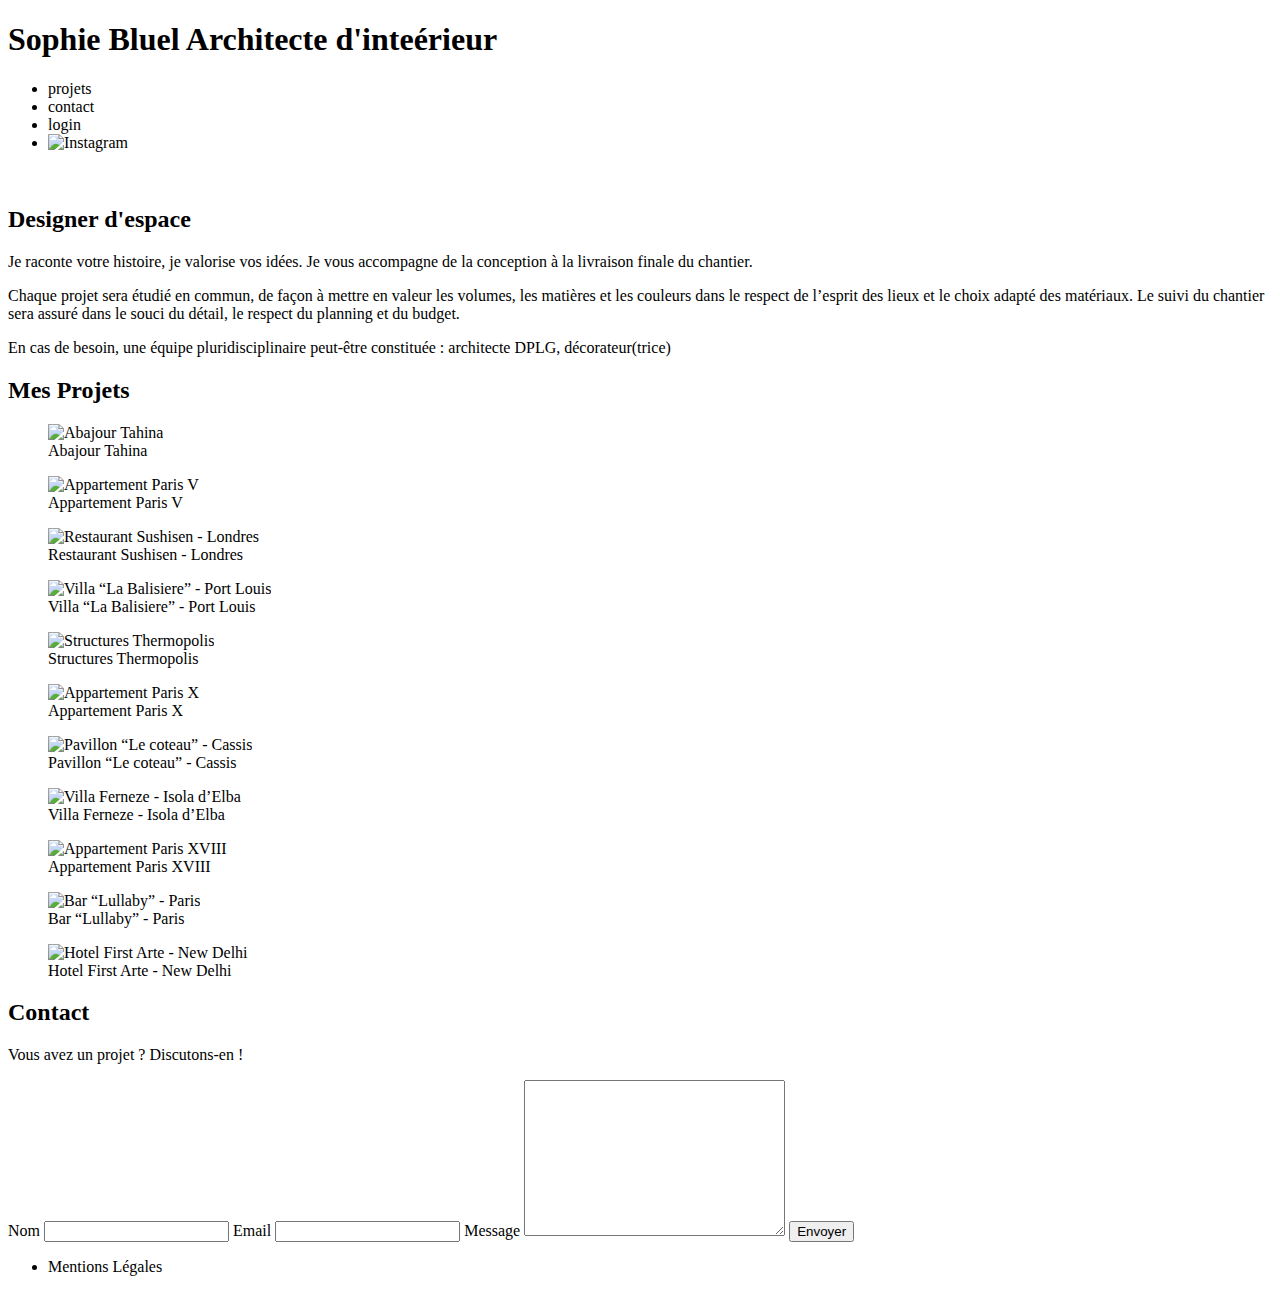
==== FrontEnd/index.html @ db7b5052 "initialisation" ====
<!DOCTYPE html>
<html lang="fr">
<head>
	<meta charset="UTF-8">
	<title>Sophie Bluel - Architecte d'intérieur</title>
	<meta name="viewport" content="width=device-width, initial-scale=1.0">
	<link rel="preconnect" href="https://fonts.googleapis.com">
	<link rel="preconnect" href="https://fonts.gstatic.com" crossorigin>
	<link href="https://fonts.googleapis.com/css2?family=Syne:wght@700;800&family=Work+Sans&display=swap" rel="stylesheet">
	<meta name="description" content="">
	<link rel="stylesheet" href="./assets/style.css">
	<script src="./Js/Lien.js"></script>
</head>
<body>
<header>
	<h1>Sophie Bluel <span>Architecte d'inteérieur</span></h1>
	<nav>
		<ul>
			<li>projets</li>
			<li>contact</li>
			<li>login</li>
			<li><img src="./assets/icons/instagram.png" alt="Instagram"></li>
		</ul>
	</nav>
</header>
<main>
	<section id="introduction">
		<figure>
			<img src="./assets/images/sophie-bluel.png" alt="">
		</figure>
		<article>
			<h2>Designer d'espace</h2>
			<p>Je raconte votre histoire, je valorise vos idées. Je vous accompagne de la conception à la livraison finale du chantier.</p>
			<p>Chaque projet sera étudié en commun, de façon à mettre en valeur les volumes, les matières et les couleurs dans le respect de l’esprit des lieux et le choix adapté des matériaux. Le suivi du chantier sera assuré dans le souci du détail, le respect du planning et du budget.</p>
			<p>En cas de besoin, une équipe pluridisciplinaire peut-être constituée : architecte DPLG, décorateur(trice)</p>
		</article>
	</section>
	<section id="portfolio">
		<h2>Mes Projets</h2>
		<div class="gallery">
			<figure>
				<img src="assets/images/abajour-tahina.png" alt="Abajour Tahina">
				<figcaption>Abajour Tahina</figcaption>
			</figure>
			<figure>
				<img src="assets/images/appartement-paris-v.png" alt="Appartement Paris V">
				<figcaption>Appartement Paris V</figcaption>
			</figure>
			<figure>
				<img src="assets/images/restaurant-sushisen-londres.png" alt="Restaurant Sushisen - Londres">
				<figcaption>Restaurant Sushisen - Londres</figcaption>
			</figure>
			<figure>
				<img src="assets/images/la-balisiere.png" alt="Villa “La Balisiere” - Port Louis">
				<figcaption>Villa “La Balisiere” - Port Louis</figcaption>
			</figure>
			<figure>
				<img src="assets/images/structures-thermopolis.png" alt="Structures Thermopolis">
				<figcaption>Structures Thermopolis</figcaption>
			</figure>
			<figure>
				<img src="assets/images/appartement-paris-x.png" alt="Appartement Paris X">
				<figcaption>Appartement Paris X</figcaption>
			</figure>
			<figure>
				<img src="assets/images/le-coteau-cassis.png" alt="Pavillon “Le coteau” - Cassis">
				<figcaption>Pavillon “Le coteau” - Cassis</figcaption>
			</figure>
			<figure>
				<img src="assets/images/villa-ferneze.png" alt="Villa Ferneze - Isola d’Elba">
				<figcaption>Villa Ferneze - Isola d’Elba</figcaption>
			</figure>
			<figure>
				<img src="assets/images/appartement-paris-xviii.png" alt="Appartement Paris XVIII">
				<figcaption>Appartement Paris XVIII</figcaption>
			</figure>
			<figure>
				<img src="assets/images/bar-lullaby-paris.png" alt="Bar “Lullaby” - Paris">
				<figcaption>Bar “Lullaby” - Paris</figcaption>
			</figure>
			<figure>
				<img src="assets/images/hotel-first-arte-new-delhi.png" alt="Hotel First Arte - New Delhi">
				<figcaption>Hotel First Arte - New Delhi</figcaption>
			</figure>
		</div>
	</section>
	<section id="contact">
		<h2>Contact</h2>
		<p>Vous avez un projet ? Discutons-en !</p>
		<form action="#" method="post">
			<label for="name">Nom</label>
			<input type="text" name="name" id="name">
			<label for="email">Email</label>
			<input type="email" name="email" id="email">
			<label for="message">Message</label>
			<textarea name="message" id="message" cols="30" rows="10"></textarea>
			<input type="submit" value="Envoyer">
		</form>
	</section>
</main>

<footer>
	<nav>
		<ul>
			<li>Mentions Légales</li>
		</ul>
	</nav>
</footer>
</body>
</html>
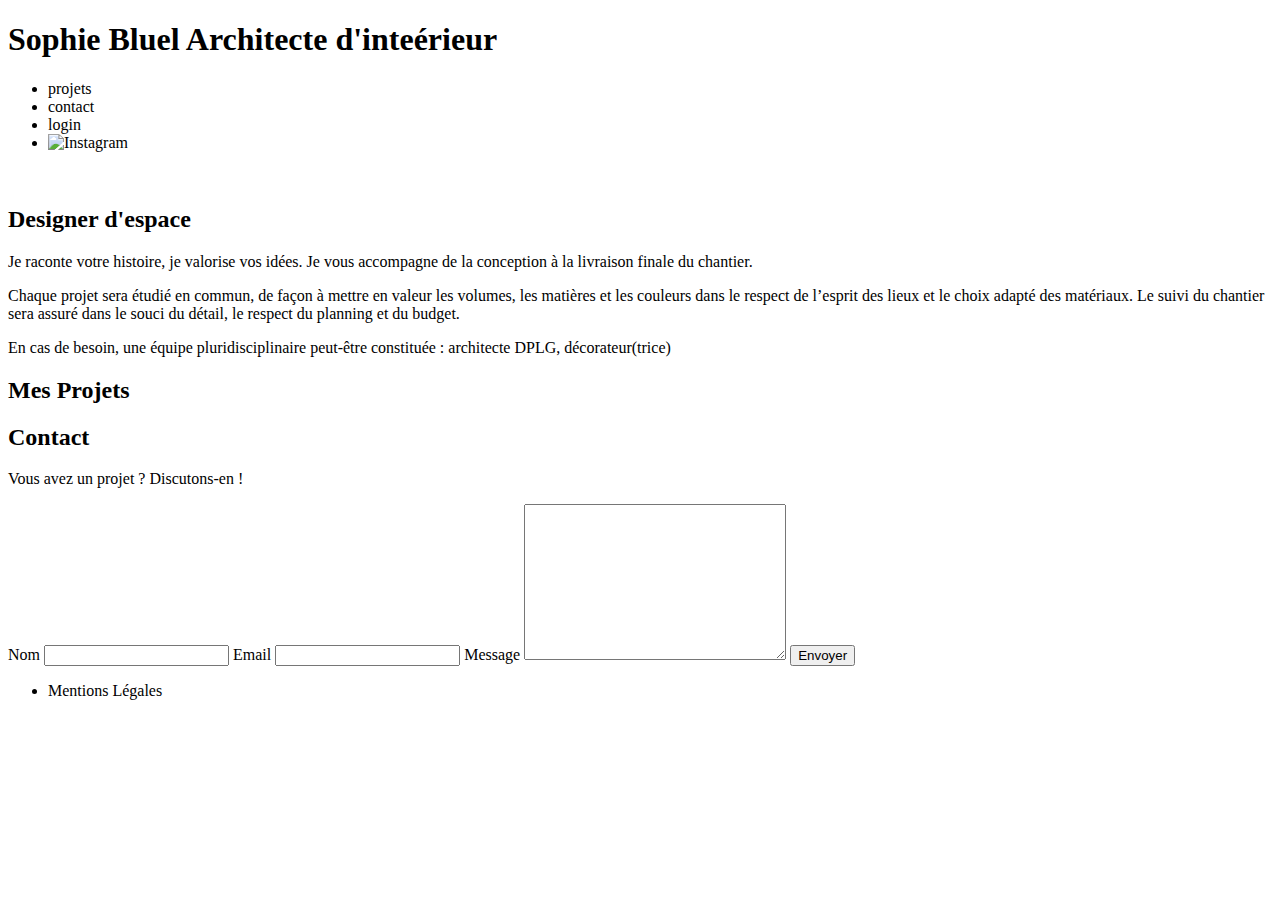
==== commit 211d2879: "essai de mise en place de la gallerie" ====
--- a/FrontEnd/index.html
+++ b/FrontEnd/index.html
@@ -38,50 +38,6 @@
 	<section id="portfolio">
 		<h2>Mes Projets</h2>
 		<div class="gallery">
-			<figure>
-				<img src="assets/images/abajour-tahina.png" alt="Abajour Tahina">
-				<figcaption>Abajour Tahina</figcaption>
-			</figure>
-			<figure>
-				<img src="assets/images/appartement-paris-v.png" alt="Appartement Paris V">
-				<figcaption>Appartement Paris V</figcaption>
-			</figure>
-			<figure>
-				<img src="assets/images/restaurant-sushisen-londres.png" alt="Restaurant Sushisen - Londres">
-				<figcaption>Restaurant Sushisen - Londres</figcaption>
-			</figure>
-			<figure>
-				<img src="assets/images/la-balisiere.png" alt="Villa “La Balisiere” - Port Louis">
-				<figcaption>Villa “La Balisiere” - Port Louis</figcaption>
-			</figure>
-			<figure>
-				<img src="assets/images/structures-thermopolis.png" alt="Structures Thermopolis">
-				<figcaption>Structures Thermopolis</figcaption>
-			</figure>
-			<figure>
-				<img src="assets/images/appartement-paris-x.png" alt="Appartement Paris X">
-				<figcaption>Appartement Paris X</figcaption>
-			</figure>
-			<figure>
-				<img src="assets/images/le-coteau-cassis.png" alt="Pavillon “Le coteau” - Cassis">
-				<figcaption>Pavillon “Le coteau” - Cassis</figcaption>
-			</figure>
-			<figure>
-				<img src="assets/images/villa-ferneze.png" alt="Villa Ferneze - Isola d’Elba">
-				<figcaption>Villa Ferneze - Isola d’Elba</figcaption>
-			</figure>
-			<figure>
-				<img src="assets/images/appartement-paris-xviii.png" alt="Appartement Paris XVIII">
-				<figcaption>Appartement Paris XVIII</figcaption>
-			</figure>
-			<figure>
-				<img src="assets/images/bar-lullaby-paris.png" alt="Bar “Lullaby” - Paris">
-				<figcaption>Bar “Lullaby” - Paris</figcaption>
-			</figure>
-			<figure>
-				<img src="assets/images/hotel-first-arte-new-delhi.png" alt="Hotel First Arte - New Delhi">
-				<figcaption>Hotel First Arte - New Delhi</figcaption>
-			</figure>
 		</div>
 	</section>
 	<section id="contact">
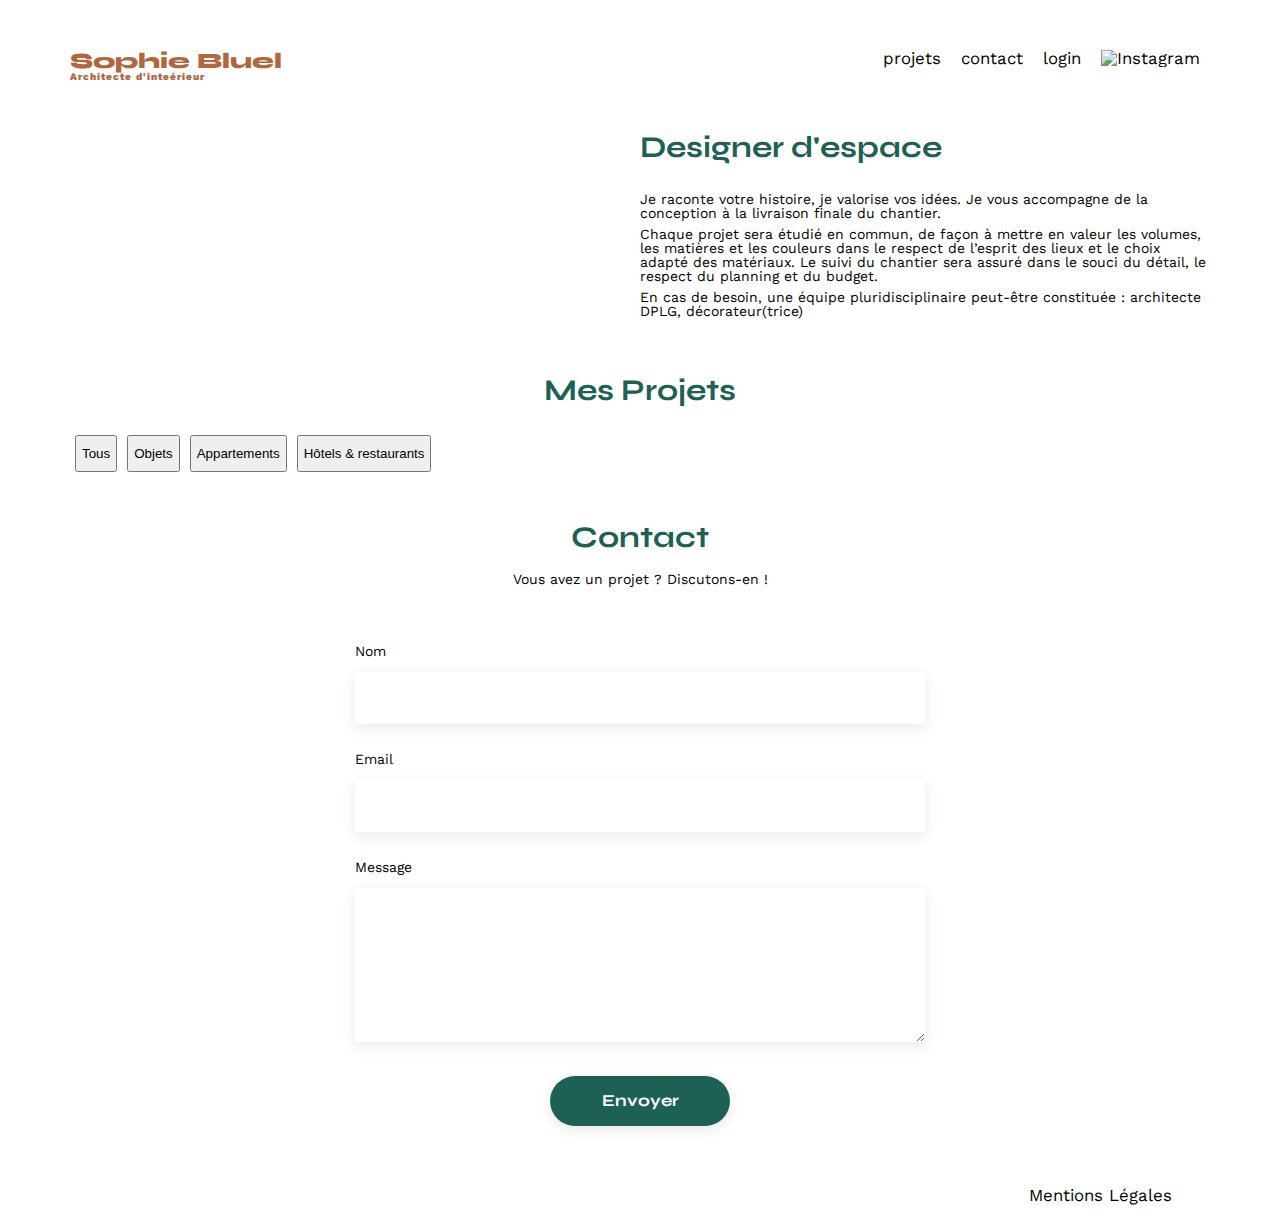
==== commit 3bc1497b: "fin de la galerie début des filtres" ====
--- a/FrontEnd/index.html
+++ b/FrontEnd/index.html
@@ -37,6 +37,12 @@
 	</section>
 	<section id="portfolio">
 		<h2>Mes Projets</h2>
+		<ul class="filtres">
+			<li><button id="Tous">Tous</button></li>
+			<li><button id="Objets">Objets</button></li>
+			<li><button id="Appartements">Appartements</button></li>
+			<li><button id="HotelRestau">Hôtels & restaurants</button></li>
+		</ul>
 		<div class="gallery">
 		</div>
 	</section>
--- a/FrontEnd/assets/style.css
+++ b/FrontEnd/assets/style.css
@@ -0,0 +1,203 @@
+/* http://meyerweb.com/eric/tools/css/reset/
+   v2.0 | 20110126
+   License: none (public domain)
+*/
+
+html, body, div, span, applet, object, iframe,
+h1, h2, h3, h4, h5, h6, p, blockquote, pre,
+a, abbr, acronym, address, big, cite, code,
+del, dfn, em, img, ins, kbd, q, s, samp,
+small, strike, strong, sub, sup, tt, var,
+b, u, i, center,
+dl, dt, dd, ol, ul, li,
+fieldset, form, label, legend,
+table, caption, tbody, tfoot, thead, tr, th, td,
+article, aside, canvas, details, embed,
+figure, figcaption, footer, header, hgroup,
+menu, nav, output, ruby, section, summary,
+time, mark, audio, video {
+	margin: 0;
+	padding: 0;
+	border: 0;
+	font-size: 100%;
+	font: inherit;
+	vertical-align: baseline;
+}
+/* HTML5 display-role reset for older browsers */
+article, aside, details, figcaption, figure,
+footer, header, hgroup, menu, nav, section {
+	display: block;
+}
+body {
+	line-height: 1;
+}
+ol, ul {
+	list-style: none;
+}
+blockquote, q {
+	quotes: none;
+}
+blockquote:before, blockquote:after,
+q:before, q:after {
+	content: '';
+	content: none;
+}
+table {
+	border-collapse: collapse;
+	border-spacing: 0;
+}
+/** end reset css**/
+body {
+	max-width: 1140px;
+	margin:auto;
+	font-family: 'Work Sans' ;
+	font-size: 14px;
+}
+header {
+	display: flex;
+	justify-content: space-between;
+	margin: 50px 0
+}
+section {
+	margin: 50px 0
+}
+
+h1{
+	display: flex;
+	flex-direction: column;
+	font-family: 'Syne';
+	font-size: 22px;
+	font-weight: 800;
+	color: #B1663C
+}
+
+h1 > span {
+	font-family: 'Work Sans';
+	font-size:10px;
+	letter-spacing: 0.1em;
+;
+}
+
+h2{
+	font-family: 'Syne';
+	font-weight: 700;
+	font-size: 30px;
+	color: #1D6154
+}
+nav ul {
+	display: flex;
+	align-items: center;
+	list-style-type: none;
+
+}
+nav li {
+	padding: 0 10px;
+	font-size: 1.2em;
+}
+
+li:hover {
+	color: #B1663C;
+}
+#introduction {
+	display: flex;
+	align-items: center;
+}
+#introduction figure {
+	flex: 1
+}
+#introduction img {
+	display: block;
+	margin: auto;
+	width: 80%;
+}
+
+#introduction article {
+	flex: 1
+}
+#introduction h2 {
+	margin-bottom: 1em;
+}
+
+#introduction p {
+	margin-bottom: 0.5em;
+}
+#portfolio h2 {
+	text-align: center;
+	margin-bottom: 1em;
+}
+.gallery {
+	width: 100%;
+	display: grid;
+	grid-template-columns: 1fr 1fr 1fr;
+	grid-column-gap: 20px;
+	grid-row-gap: 20px;
+}
+
+.gallery img {
+	width: 100%;
+
+}
+#contact {
+	width: 50%;
+margin: auto;
+}
+#contact > * {
+	text-align: center;
+
+}
+#contact h2{
+	margin-bottom: 20px;
+}
+#contact form {
+	text-align: left;
+	margin-top:30px;
+	display: flex;
+	flex-direction: column;
+}
+
+#contact input {
+	height: 50px;
+	font-size: 1.2em;
+	border: none;
+	box-shadow: 0px 4px 14px rgba(0, 0, 0, 0.09);
+}
+#contact label {
+	margin: 2em 0 1em 0;
+}
+#contact textarea {
+	border: none;
+	box-shadow: 0px 4px 14px rgba(0, 0, 0, 0.09);
+}
+
+input[type="submit"]{
+	font-family: 'Syne';
+	font-weight: 700;
+	color: white;
+	background-color: #1D6154;
+	margin : 2em auto ;
+	width: 180px;
+	text-align: center;
+	border-radius: 60px ;
+}
+
+footer nav ul {
+	display: flex;
+	justify-content: flex-end;
+	margin: 2em
+}
+
+#portfolio ul{
+	display:flex;
+	width:100%;
+	align-items: center;
+}
+
+#portfolio ul li {
+	display: flex;
+	padding: 0 5px;
+}
+
+#portfolio button {
+	padding: 9px 5px;
+}
+
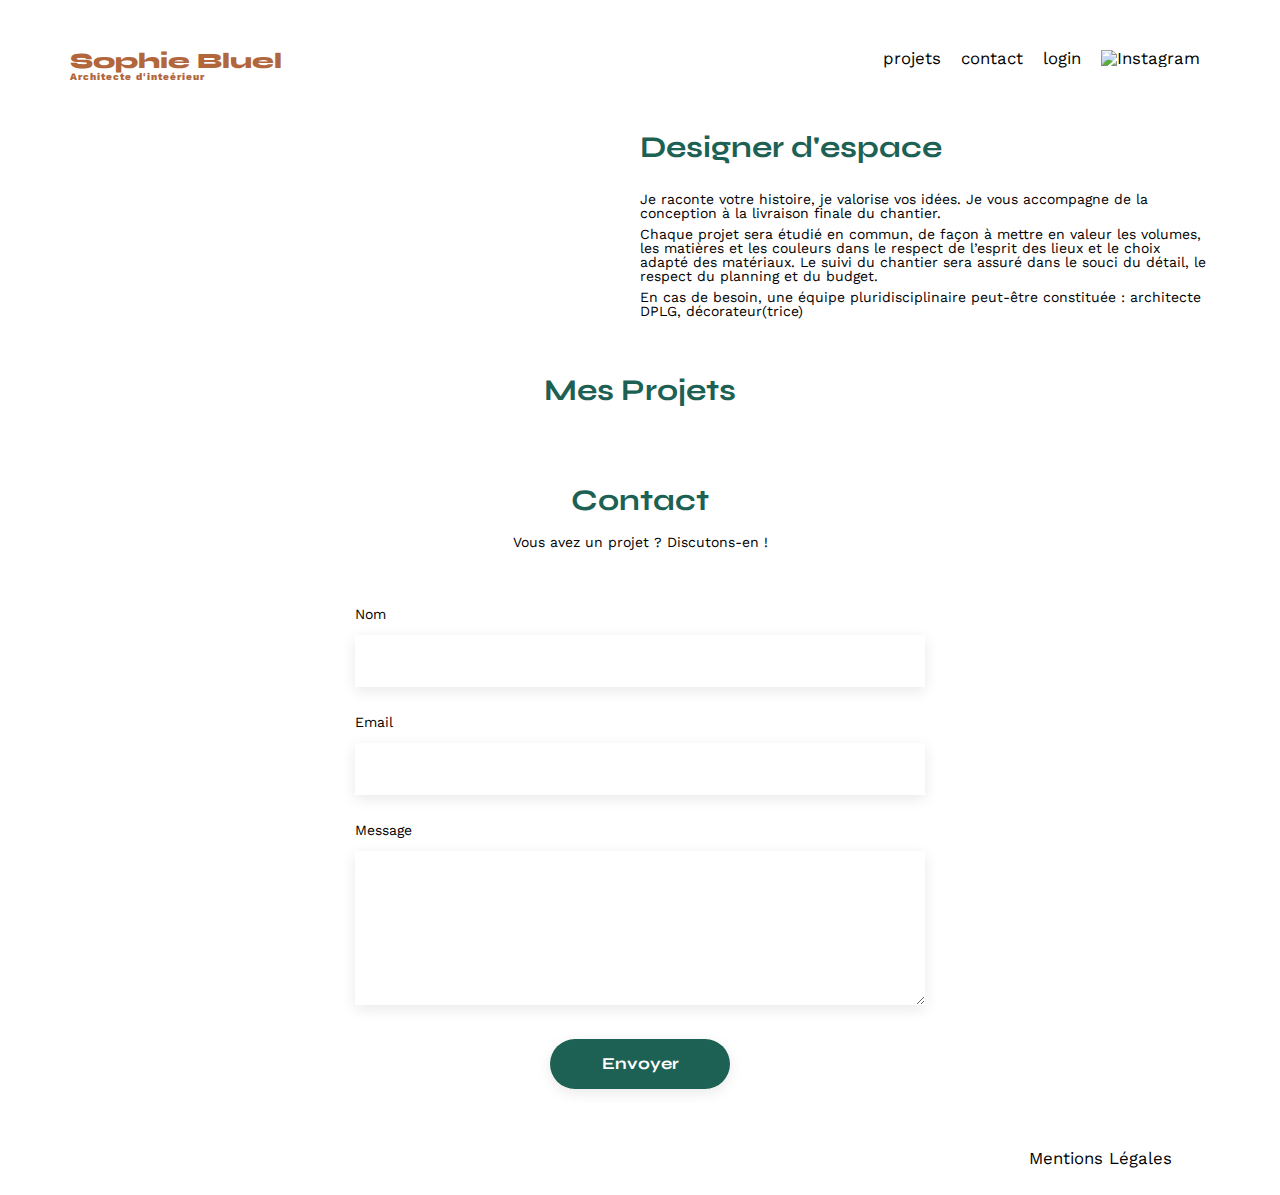
==== commit 92e4e69c: "filtres terminés" ====
--- a/FrontEnd/index.html
+++ b/FrontEnd/index.html
@@ -37,12 +37,9 @@
 	</section>
 	<section id="portfolio">
 		<h2>Mes Projets</h2>
-		<ul class="filtres">
-			<li><button id="Tous">Tous</button></li>
-			<li><button id="Objets">Objets</button></li>
-			<li><button id="Appartements">Appartements</button></li>
-			<li><button id="HotelRestau">Hôtels & restaurants</button></li>
-		</ul>
+		<div class="filtres">
+			
+		</div>
 		<div class="gallery">
 		</div>
 	</section>
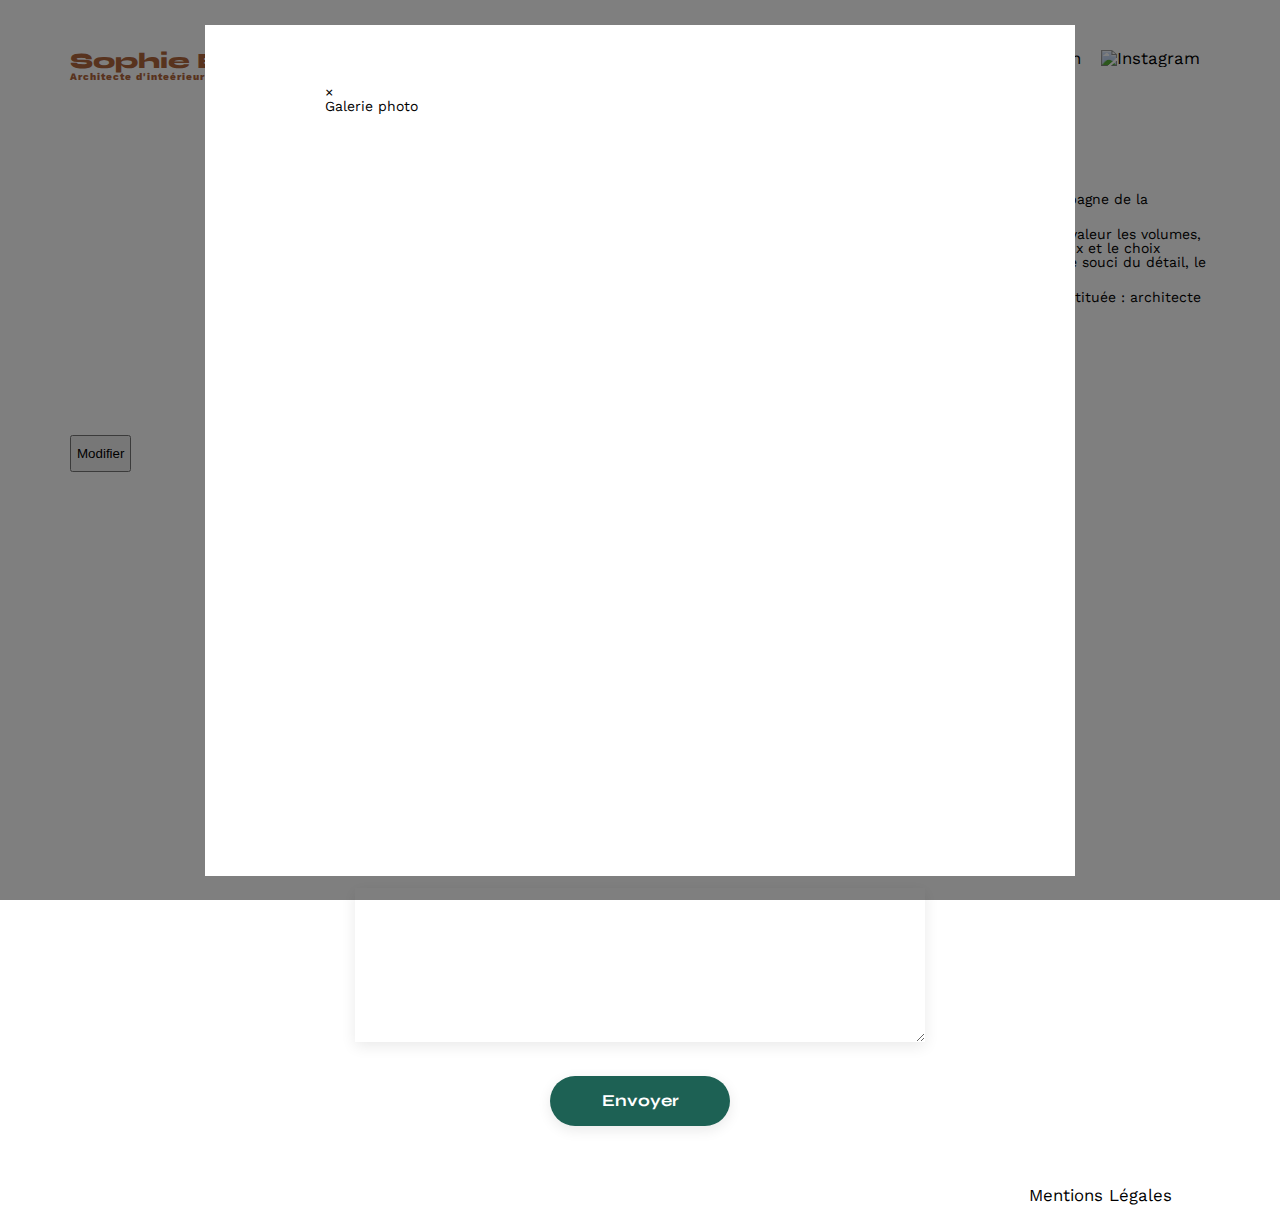
==== commit 052048f0: "supprimer projets" ====
--- a/FrontEnd/index.html
+++ b/FrontEnd/index.html
@@ -9,6 +9,7 @@
 	<link href="https://fonts.googleapis.com/css2?family=Syne:wght@700;800&family=Work+Sans&display=swap" rel="stylesheet">
 	<meta name="description" content="">
 	<link rel="stylesheet" href="./assets/style.css">
+	<link rel="stylesheet" href="https://cdnjs.cloudflare.com/ajax/libs/font-awesome/5.15.3/css/all.min.css">
 	<script src="./Js/Lien.js"></script>
 </head>
 <body>
@@ -37,8 +38,17 @@
 	</section>
 	<section id="portfolio">
 		<h2>Mes Projets</h2>
+		<button href="#modal" id="openModal">Modifier</button>
+
+		<aside id="modal1" class="modal" data-role="admin">
+			<div class="modal-wrapper">
+				<span class="close">&times;</span>
+				<p>Galerie photo</p>
+				<div class="modal-gallery">
+				</div>
+			</div>
+		</aside>
 		<div class="filtres">
-			
 		</div>
 		<div class="gallery">
 		</div>
--- a/FrontEnd/assets/style.css
+++ b/FrontEnd/assets/style.css
@@ -201,3 +201,98 @@
 	padding: 9px 5px;
 }
 
+.login {
+	display: flex;
+	justify-content: center;
+	margin-top: 150px;
+}
+
+.login form h2 {
+	display: flex;
+	color: #1D6154;
+	justify-content: center;
+}
+
+.mail {
+	display: flex;
+	flex-direction: column;
+ 	margin-bottom: 30px;
+}
+
+.mdp {
+	display: flex;
+	flex-direction: column;
+	margin-bottom: 30px;
+}
+
+.login form {
+	width:400px;
+}
+
+.login form button {
+	display: flex;
+	justify-content: center;
+}
+
+.login form input {
+	height: 51px;
+}
+
+.seconnecter {
+	display: flex;
+	justify-content: center;
+}
+
+.modal {
+	display:flex;
+	align-items: center;
+	justify-content: center;
+	position: fixed;
+	left: 0;
+  	top: 0;
+  	width: 100%;
+  	height: 100%;
+	overflow: auto;
+  	background-color: rgba(0, 0, 0, 0.5);
+}
+
+.modal-wrapper {
+	display: flex;
+	flex-direction: column;
+	width: 630px;
+	height:731px;
+	padding: 60px 120px;
+	background-color: white;
+
+}
+
+.modal-gallery {
+	display: flex;
+	height: 80%;
+	flex-wrap: wrap;
+}
+
+.modal-gallery img {
+	width: 100%;
+}
+
+.modal-gallery figure {
+	width: 16%;
+	margin: 12px;
+	position: relative;
+}
+
+.delete-icon-overlay {
+	top: 2px;
+	right: 2px;
+	font-size: 24px;
+  }
+
+  
+.icon-container {
+	position: absolute;
+	top: 0;
+	right: 0;
+	transform: translate(50%, -50%);
+	padding: 5px;
+}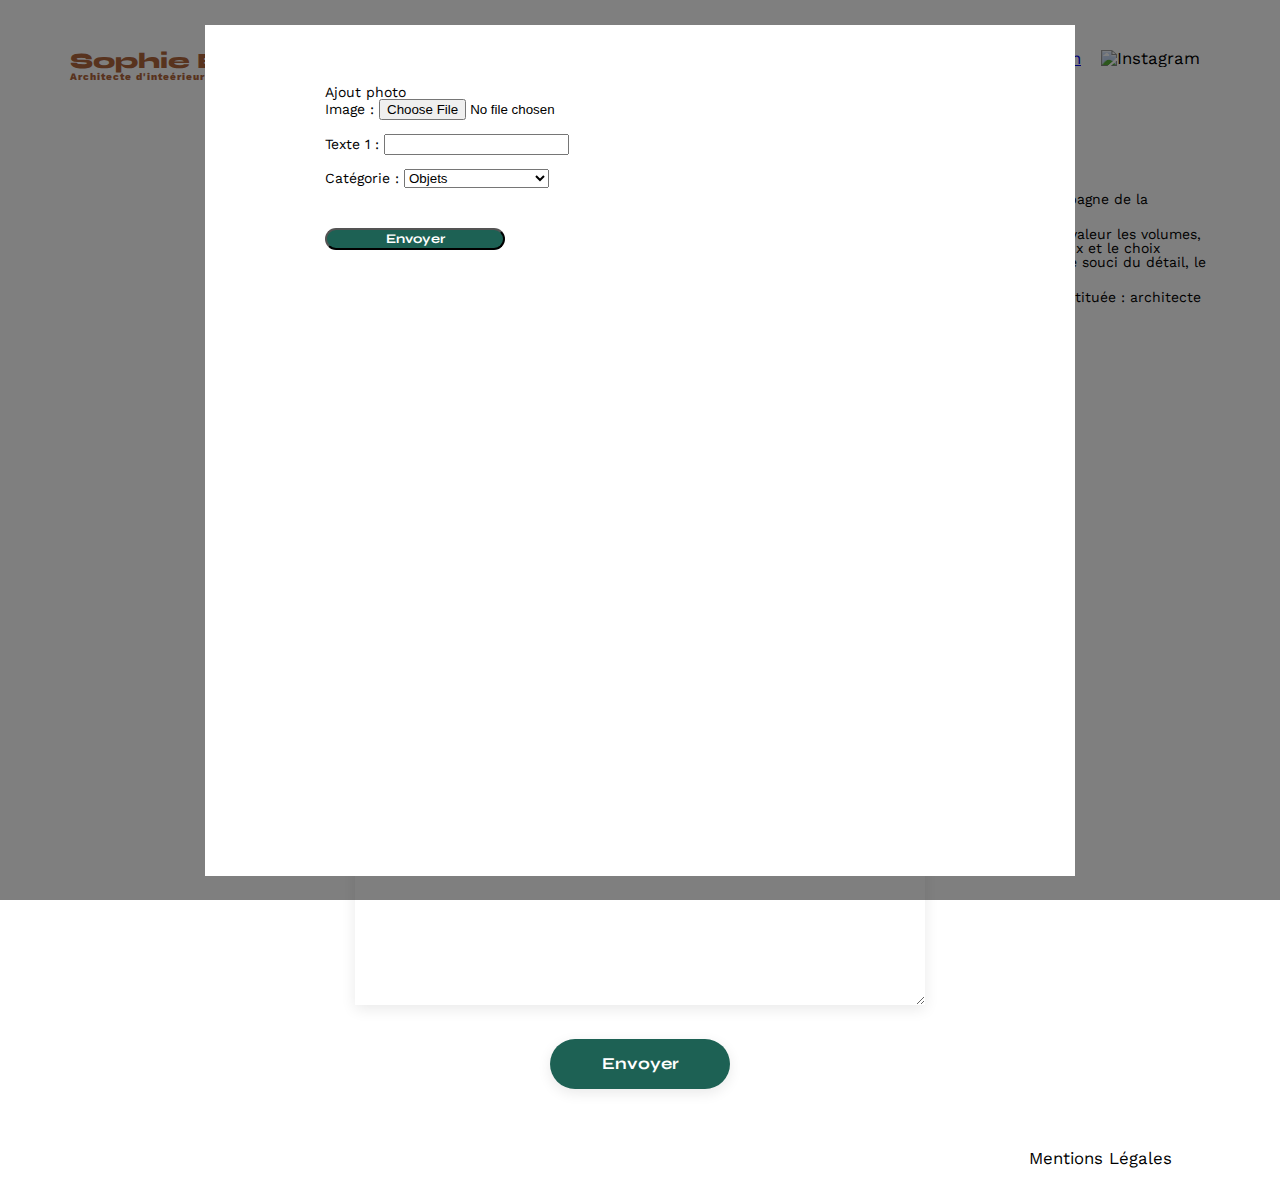
==== commit 21c6c05e: "fonctionnel" ====
--- a/FrontEnd/index.html
+++ b/FrontEnd/index.html
@@ -19,7 +19,7 @@
 		<ul>
 			<li>projets</li>
 			<li>contact</li>
-			<li>login</li>
+			<li><a href="login.html">login</a></li>
 			<li><img src="./assets/icons/instagram.png" alt="Instagram"></li>
 		</ul>
 	</nav>
@@ -45,6 +45,28 @@
 				<span class="close">&times;</span>
 				<p>Galerie photo</p>
 				<div class="modal-gallery">
+				</div>
+				<button id="ajouterProjet">Ajouter un projet</button>
+			</div>
+		</aside>
+		<aside id="modal2" class="modal2" data-role="admin">
+			<div class="modal-wrapper2">
+				<p>Ajout photo</p>
+				<div class="ajout-wrapper">
+					<form class="">
+						<label for="image">Image :</label>
+						<input type="file" id="image" accept="image/*" required><br><br>
+						<label for="texte1">Texte 1 :</label>
+    					<input type="text" id="title" required><br><br>
+						<label for="categorie">Catégorie :</label>
+						<select id="category" required>
+						  <option value=1>Objets</option>
+						  <option value=2>Appartements</option>
+						  <option value=3>Hotels et restaurants</option>
+						</select><br><br>
+						
+						<input type="submit" value="Envoyer" id="submitBtn">
+					  </form>
 				</div>
 			</div>
 		</aside>
--- a/FrontEnd/assets/style.css
+++ b/FrontEnd/assets/style.css
@@ -244,7 +244,7 @@
 }
 
 .modal {
-	display:flex;
+	display:none;
 	align-items: center;
 	justify-content: center;
 	position: fixed;
@@ -256,8 +256,21 @@
   	background-color: rgba(0, 0, 0, 0.5);
 }
 
+.modal2 {
+	display:flex;
+	align-items: center;
+	justify-content: center;
+	position: fixed;
+	left: 0;
+  	top: 0;
+  	width: 100%;
+  	height: 100%;
+	overflow: auto;
+  	background-color: rgba(0, 0, 0, 0.5);
+}
+
 .modal-wrapper {
-	display: flex;
+	display: none;
 	flex-direction: column;
 	width: 630px;
 	height:731px;
@@ -265,6 +278,17 @@
 	background-color: white;
 
 }
+
+.modal-wrapper2 {
+	display: flex;
+	flex-direction: column;
+	width: 630px;
+	height:731px;
+	padding: 60px 120px;
+	background-color: white;
+
+}
+
 
 .modal-gallery {
 	display: flex;
@@ -288,11 +312,15 @@
 	font-size: 24px;
   }
 
-  
 .icon-container {
 	position: absolute;
 	top: 0;
 	right: 0;
 	transform: translate(50%, -50%);
 	padding: 5px;
-}+}
+
+#openModal {
+	display: none;
+}
+
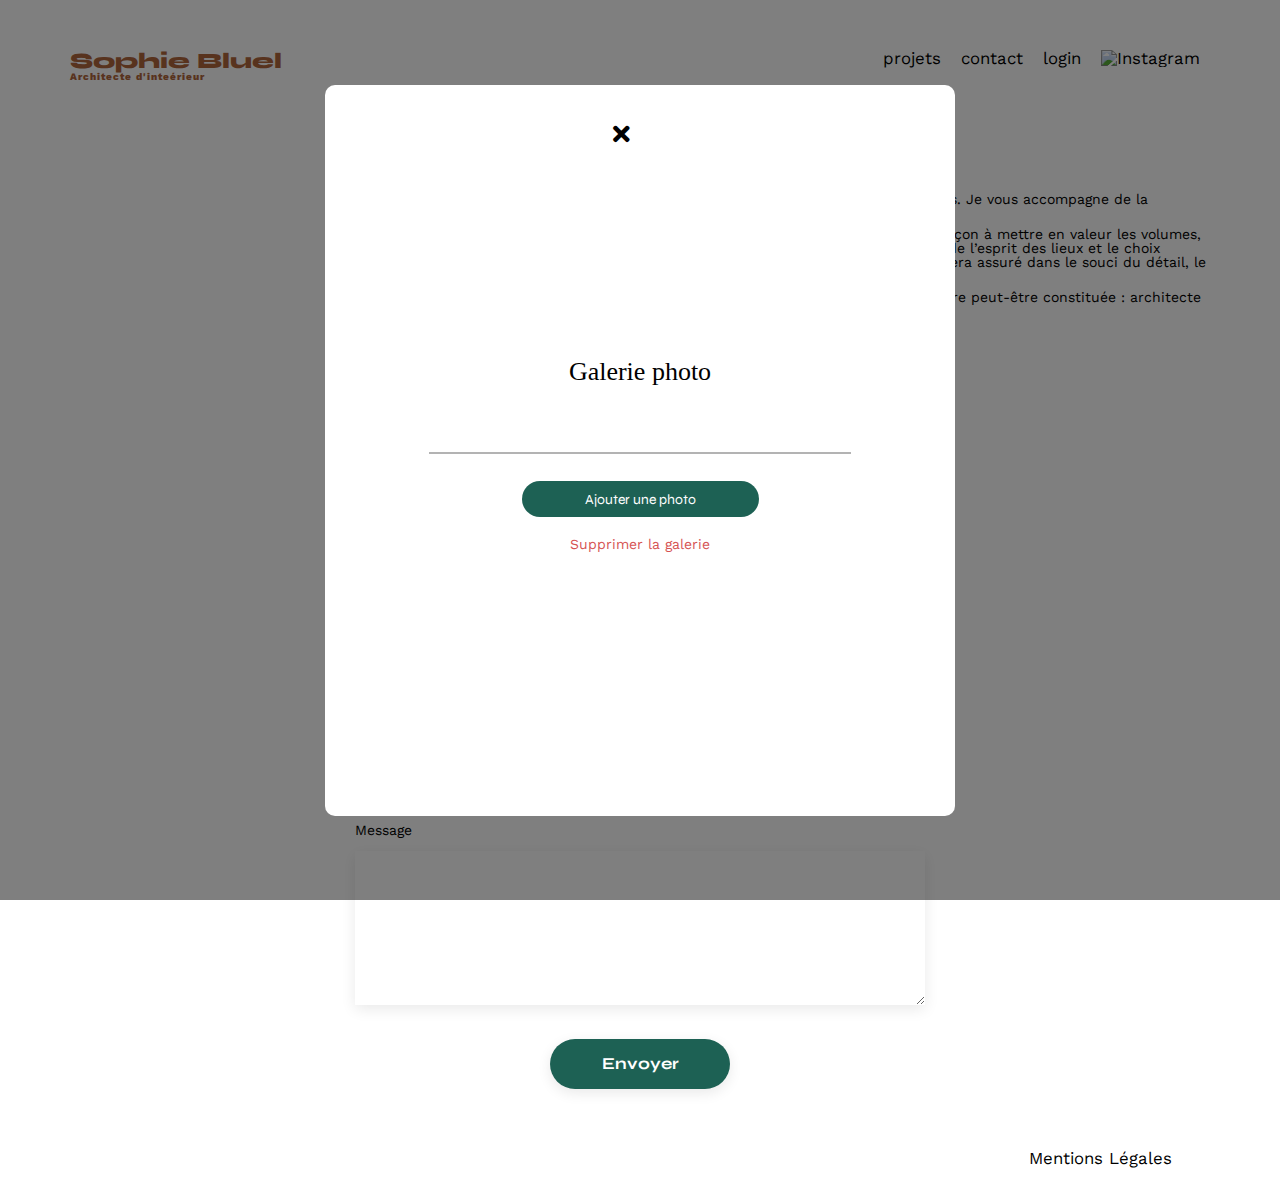
==== commit 1b69dfa4: "fin modale" ====
--- a/FrontEnd/index.html
+++ b/FrontEnd/index.html
@@ -9,7 +9,7 @@
 	<link href="https://fonts.googleapis.com/css2?family=Syne:wght@700;800&family=Work+Sans&display=swap" rel="stylesheet">
 	<meta name="description" content="">
 	<link rel="stylesheet" href="./assets/style.css">
-	<link rel="stylesheet" href="https://cdnjs.cloudflare.com/ajax/libs/font-awesome/5.15.3/css/all.min.css">
+	<link rel="stylesheet" href="https://cdnjs.cloudflare.com/ajax/libs/font-awesome/5.15.3/css/all.min.css" crossorigin="anonymous">
 	<script src="./Js/Lien.js"></script>
 </head>
 <body>
@@ -42,30 +42,40 @@
 
 		<aside id="modal1" class="modal" data-role="admin">
 			<div class="modal-wrapper">
-				<span class="close">&times;</span>
-				<p>Galerie photo</p>
+				<span class="close"><i class="fas fa-times"></i></span>
+				<p class="galleryTitle">Galerie photo</p>
 				<div class="modal-gallery">
 				</div>
-				<button id="ajouterProjet">Ajouter un projet</button>
+				<hr>
+				<button id="ajouterProjet">Ajouter une photo</button>
+				<a href="#" id="deleteGallery">Supprimer la galerie</a>
 			</div>
 		</aside>
 		<aside id="modal2" class="modal2" data-role="admin">
 			<div class="modal-wrapper2">
-				<p>Ajout photo</p>
+				<span class="close2"><i class="fas fa-times"></i></span>
+				<p class="ajout-photo">Ajout photo</p>
 				<div class="ajout-wrapper">
 					<form class="">
-						<label for="image">Image :</label>
-						<input type="file" id="image" accept="image/*" required><br><br>
-						<label for="texte1">Texte 1 :</label>
-    					<input type="text" id="title" required><br><br>
-						<label for="categorie">Catégorie :</label>
+						<div class="input-wrapper">
+							<i class="fas fa-light fa-image"></i>
+							<button id="ajouterPhoto">
+								<input type="file" id="image" accept="image/*" class="input-file" required>
+								<label for="image" class="label-file">+ Ajouter photo</label>
+							</button>
+							<p class="imageweight">jpg, png : 4mo max</p>	
+						</div>					  
+						<label for="texte1">Titre</label><br>
+    					<input type="text" id="title" required>
+						<label for="categorie">Catégorie</label><br>
 						<select id="category" required>
-						  <option value=1>Objets</option>
-						  <option value=2>Appartements</option>
-						  <option value=3>Hotels et restaurants</option>
+							<option value="" selected></option>
+						  	<option value=1>Objets</option>
+						  	<option value=2>Appartements</option>
+						  	<option value=3>Hotels et restaurants</option>
 						</select><br><br>
-						
-						<input type="submit" value="Envoyer" id="submitBtn">
+						<hr>
+						<input type="submit" value="Valider" id="submitBtn">
 					  </form>
 				</div>
 			</div>
--- a/FrontEnd/assets/style.css
+++ b/FrontEnd/assets/style.css
@@ -244,7 +244,7 @@
 }
 
 .modal {
-	display:none;
+	display:flex;
 	align-items: center;
 	justify-content: center;
 	position: fixed;
@@ -257,7 +257,7 @@
 }
 
 .modal2 {
-	display:flex;
+	display:none;
 	align-items: center;
 	justify-content: center;
 	position: fixed;
@@ -270,13 +270,16 @@
 }
 
 .modal-wrapper {
-	display: none;
+	display: flex;
 	flex-direction: column;
 	width: 630px;
 	height:731px;
-	padding: 60px 120px;
+	padding: 30px 40px 20px 40px;
 	background-color: white;
-
+	border-radius: 10px;
+	box-sizing:border-box;
+	justify-content: center;
+	align-items: center;
 }
 
 .modal-wrapper2 {
@@ -284,43 +287,191 @@
 	flex-direction: column;
 	width: 630px;
 	height:731px;
-	padding: 60px 120px;
+	padding: 30px 40px 20px 40px;
 	background-color: white;
-
-}
-
+	border-radius: 10px;
+	box-sizing:border-box;
+	justify-content: center;
+	align-items: center;
+}
+
+nav a {
+	text-decoration: none;
+	color: black;
+}
 
 .modal-gallery {
-	display: flex;
-	height: 80%;
-	flex-wrap: wrap;
-}
+	display: grid;
+	grid-template-columns: repeat(5, 1fr);
+	grid-template-rows: repeat(3, 1fr);
+	gap: 20px; /* Espacement entre les éléments */
+  }
 
 .modal-gallery img {
 	width: 100%;
 }
 
 .modal-gallery figure {
-	width: 16%;
-	margin: 12px;
+	width: 100%;
+	margin: 5px;
 	position: relative;
 }
 
 .delete-icon-overlay {
-	top: 2px;
-	right: 2px;
-	font-size: 24px;
+	font-size: 15px;
+	color: white;
   }
 
 .icon-container {
 	position: absolute;
-	top: 0;
-	right: 0;
+	top: 15px;
+	right: 15px;
 	transform: translate(50%, -50%);
 	padding: 5px;
+	background-color: black;
+	border-radius:2px;
 }
 
 #openModal {
 	display: none;
 }
 
+.close {
+	position: absolute;
+	top: 122px;
+	right: 650px;
+	cursor: pointer;
+}
+
+.close i {
+	font-size: 24px;
+}
+
+.close2 {
+	position: absolute;
+	top: 122px;
+	right: 650px;
+	cursor: pointer;
+}
+
+.close2 i {
+	font-size: 24px;
+}
+.galleryTitle {
+	display: flex;
+	font-family: work-sans;
+	font-size: 26px;
+	justify-content: center;
+	padding-bottom: 20px;
+}
+
+.modal-gallery a {
+	text-decoration: none;
+	color: black;
+}
+
+hr {
+	width:420px;
+	border: 1px solid #B3B3B3
+	
+}
+
+.modal-wrapper button {
+	width:237px;
+	height:36px;
+	background-color: #1D6154;
+	border-radius: 60px;
+	color:white;
+	font-size: 14px;
+	font-family: Syne;
+	border: none;
+}
+
+#deleteGallery {
+	text-decoration: none;
+	color: #D65353;
+}
+
+#ajouterProjet {
+	margin: 20px;
+}
+
+.input-wrapper {
+	display: flex;
+	flex-direction: column;
+	align-items: center;
+	width:420px;
+	height:169px;
+	background-color:#E8F1F6;
+}
+
+.input-file {
+	display: none;
+}
+
+.label-file {
+    cursor: pointer;
+    color: #306685;
+    font-weight: bold;
+}
+
+#ajouterPhoto {
+	background-color: #CBD6DC;
+	width:173px;
+	border-radius: 50px;
+	border: none;
+	margin-bottom: 10px;
+}
+
+.fa-image, .fa-light {
+	font-weight: 400;
+	font-size: 58px;
+	padding: 20px 0;
+}
+
+.imageweight {
+	font-size: 10px;
+}
+
+.ajout-wrapper {
+	display:flex;
+	flex-direction: column;
+	width:420px;
+}
+
+#title {
+	width:100%;
+	height: 51px;
+	padding:0;
+	box-sizing: border-box;
+	box-shadow: 0px 4px 14px 0px #00000017;
+	border: none;
+	margin-top: 10px;
+	margin-bottom: 20px;
+}
+
+#category {
+	width:100%;
+	height:51px;
+	padding:0;
+	box-sizing: border-box;
+	box-shadow: 0px 4px 14px 0px #00000017;
+	border:none;
+	background-color: white;
+	margin-top: 10px;
+	margin-bottom: 20px;
+}
+
+.ajout-photo {
+	font-size: 26px;
+	margin-bottom: 50px;
+}
+
+#submitBtn {
+	display:flex;
+	width:237px;
+	height:36px;
+	border:none;
+	background-color: #A7A7A7;
+	align-self: center;
+}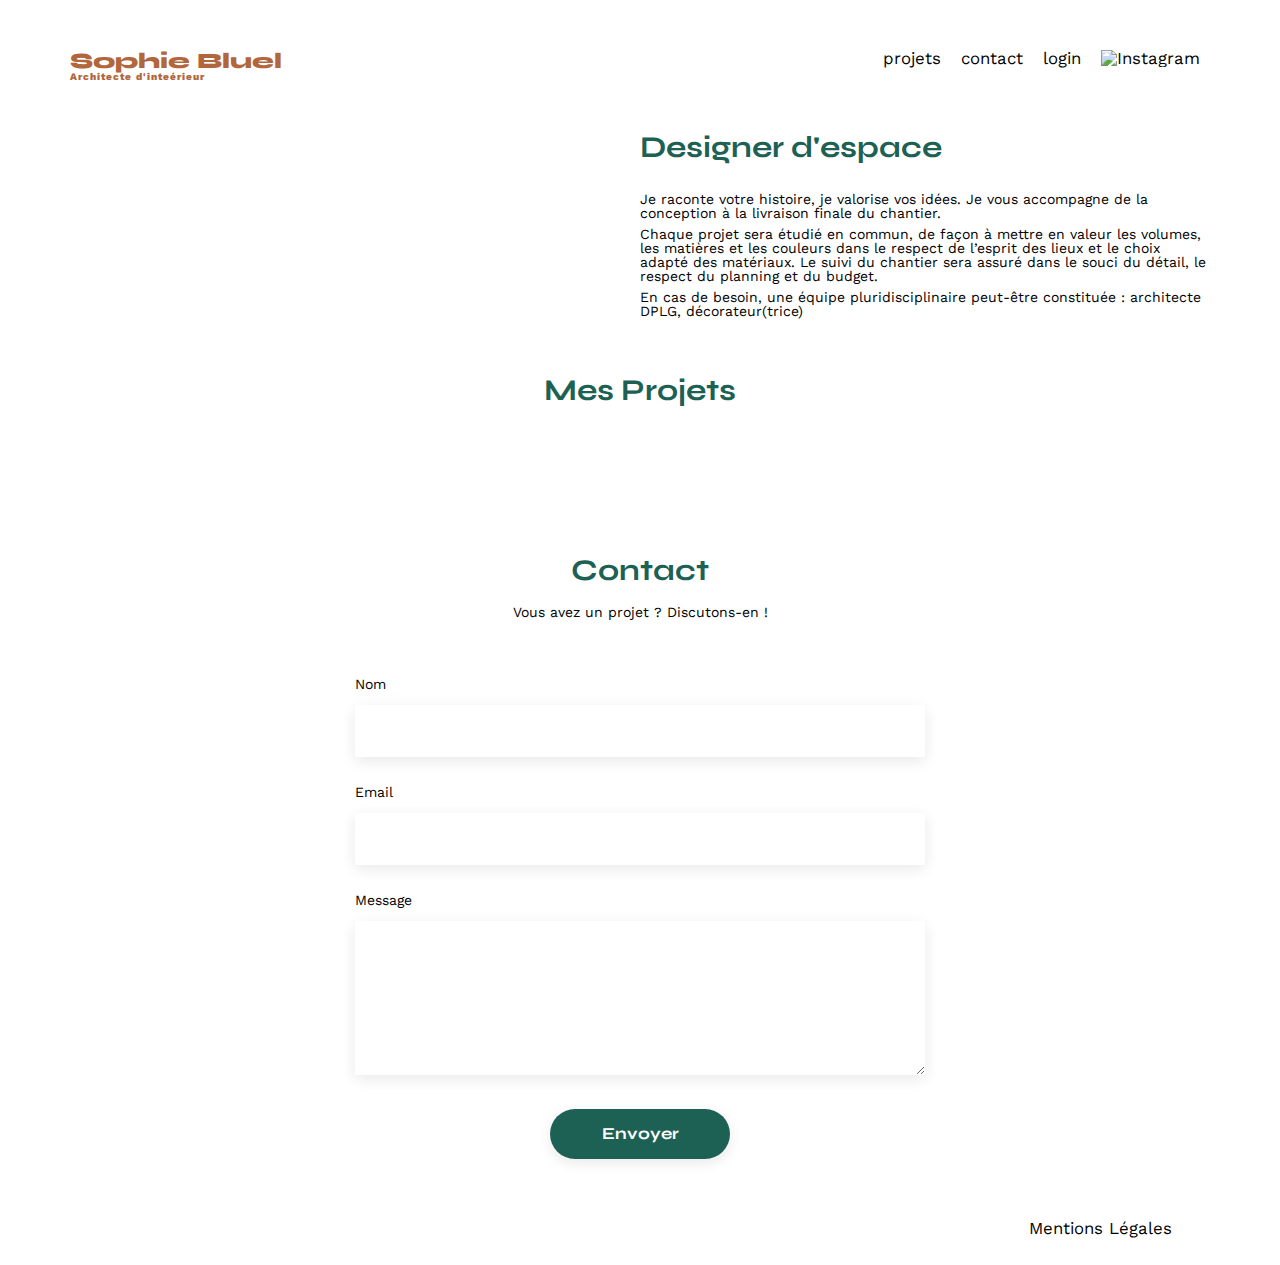
==== commit 5599a2d6: "final" ====
--- a/FrontEnd/index.html
+++ b/FrontEnd/index.html
@@ -9,7 +9,7 @@
 	<link href="https://fonts.googleapis.com/css2?family=Syne:wght@700;800&family=Work+Sans&display=swap" rel="stylesheet">
 	<meta name="description" content="">
 	<link rel="stylesheet" href="./assets/style.css">
-	<link rel="stylesheet" href="https://cdnjs.cloudflare.com/ajax/libs/font-awesome/5.15.3/css/all.min.css" crossorigin="anonymous">
+	<link rel="stylesheet" href="https://cdnjs.cloudflare.com/ajax/libs/font-awesome/6.4.0/css/all.min.css" crossorigin="anonymous">
 	<script src="./Js/Lien.js"></script>
 </head>
 <body>
@@ -28,6 +28,7 @@
 	<section id="introduction">
 		<figure>
 			<img src="./assets/images/sophie-bluel.png" alt="">
+			<button href="#modal" id="openModal"><i class="fa-regular fa-pen-to-square"></i>Modifier</button>
 		</figure>
 		<article>
 			<h2>Designer d'espace</h2>
@@ -38,7 +39,7 @@
 	</section>
 	<section id="portfolio">
 		<h2>Mes Projets</h2>
-		<button href="#modal" id="openModal">Modifier</button>
+		
 
 		<aside id="modal1" class="modal" data-role="admin">
 			<div class="modal-wrapper">
@@ -58,7 +59,8 @@
 				<div class="ajout-wrapper">
 					<form class="">
 						<div class="input-wrapper">
-							<i class="fas fa-light fa-image"></i>
+							<img id="previewImage" src="">
+							<i class="far fa-image" id="imageIcon"></i>
 							<button id="ajouterPhoto">
 								<input type="file" id="image" accept="image/*" class="input-file" required>
 								<label for="image" class="label-file">+ Ajouter photo</label>
--- a/FrontEnd/assets/style.css
+++ b/FrontEnd/assets/style.css
@@ -103,11 +103,25 @@
 	align-items: center;
 }
 #introduction figure {
-	flex: 1
-}
+	flex: 1;
+	display: flex;
+	flex-direction: column;
+}
+
+#openModal {
+	display: flex;
+	align-items: baseline;
+	width: 75px;
+	border:none;
+	background-color:white;
+	cursor:pointer;
+	font-size: 14px;
+	margin-top: 5px;
+}
+
+
 #introduction img {
 	display: block;
-	margin: auto;
 	width: 80%;
 }
 
@@ -197,8 +211,21 @@
 	padding: 0 5px;
 }
 
-#portfolio button {
+.filtres button {
 	padding: 9px 5px;
+	border-radius: 60px;
+	border: solid 1px #1D6154;
+	background-color: white;
+	font-size: 16px;
+	font-family: Syne;
+	color: #1D6154;
+	font-weight: 700;
+	margin: 0 3px;
+}
+
+#portfolio button:hover {
+	background-color:#1D6154;
+	color: white;
 }
 
 .login {
@@ -244,7 +271,7 @@
 }
 
 .modal {
-	display:flex;
+	display:none;
 	align-items: center;
 	justify-content: center;
 	position: fixed;
@@ -330,6 +357,27 @@
 	padding: 5px;
 	background-color: black;
 	border-radius:2px;
+}
+
+.icon-container2 {
+	position: absolute;
+	top: 15px;
+	right: 40px;
+	transform: translate(50%, -50%);
+	padding: 5px;
+	background-color: black;
+	border-radius:2px;
+	visibility: hidden;
+}
+
+.figure-wrapper:hover .icon-container2 {
+	visibility: visible;
+  }
+
+
+ 
+.fa-arrows-up-down-left-right {
+	color: white;
 }
 
 #openModal {
@@ -404,6 +452,13 @@
 	height:169px;
 	background-color:#E8F1F6;
 }
+
+#previewImage {
+	display: flex;
+	height: 100%;
+	width:auto;
+}
+
 
 .input-file {
 	display: none;
@@ -474,4 +529,12 @@
 	border:none;
 	background-color: #A7A7A7;
 	align-self: center;
+}
+
+.filtres {
+	display: flex;
+	align-items: center;
+	justify-content: center;
+	margin-bottom: 50px;
+	margin-top: 50px;
 }